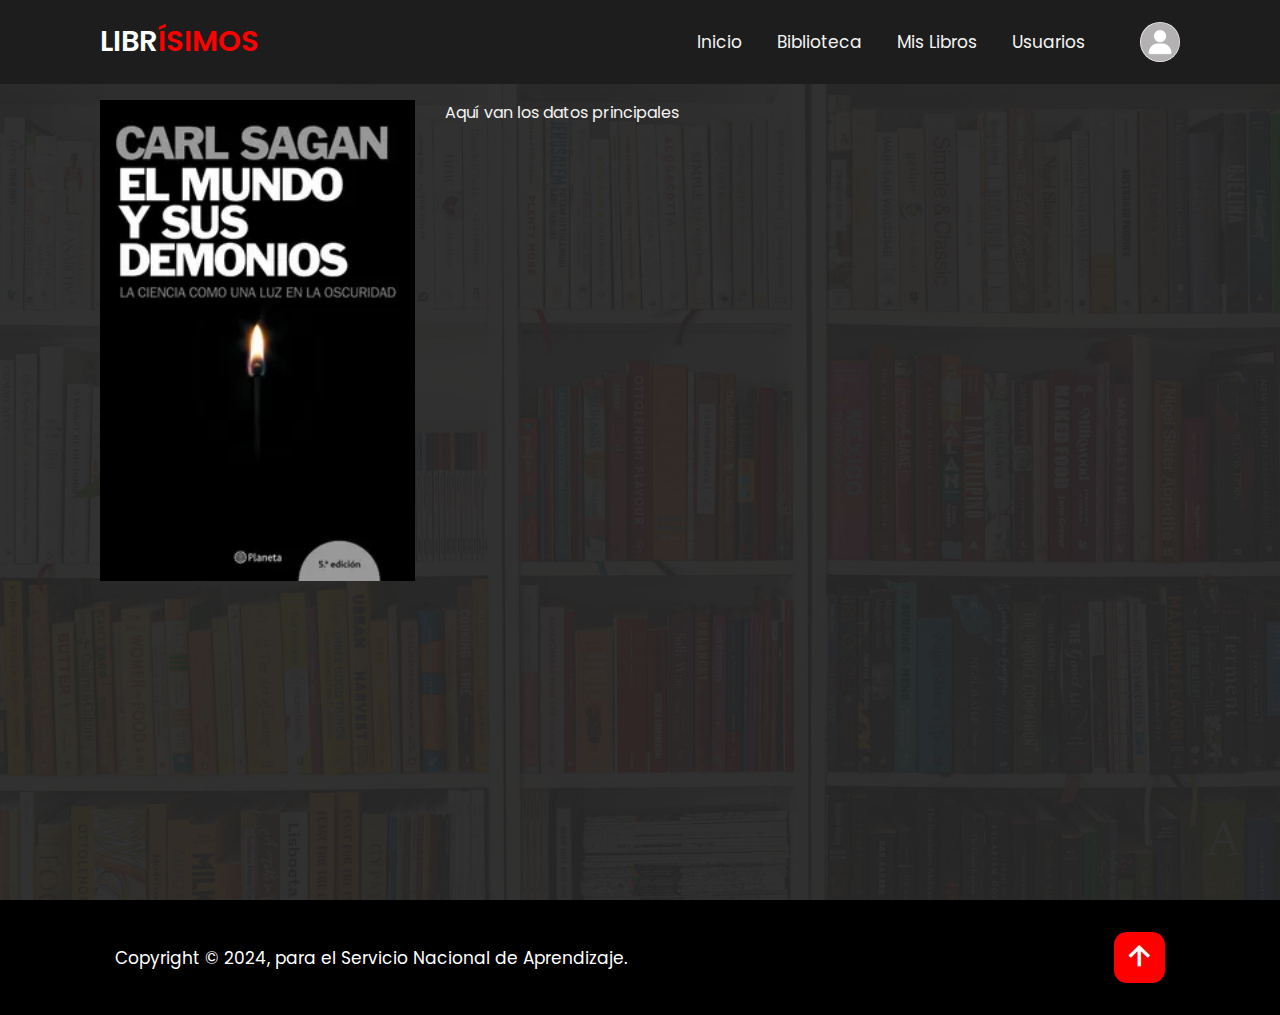
==== book-page.html @ 3c68806c "Añadida la página de libro individual de forma parcial." ====
<!DOCTYPE html>
    <html lang="es">
    <!-- Comienza HTML -->
    <head>
        <!-- Comienza cabeza de archivo -->
        <meta charset="UTF-8">
        <!-- Adaptación para que se vea bien en IExplore y Microsoft Edge -->
        <meta http-equiv="X-UA-Compatible" content="IE=edge">
        <!-- Inicialización de responsividad -->
        <meta name="viewport" content="width=device-width, initial-scale=1.0">
        <!-- Título de la página en específico -->
        <title>Prototipo de libro - Librísimos</title>
        <!-- Archivos CSS -->
        <!-- CSS de estilos generales -->
        <link rel="stylesheet" href="./css/general-style.css">
        <!-- CSS de página específica -->
        <link rel="stylesheet" href="./css/page-style.css">
        <!-- CSS de BoxIcons -->
        <link rel="stylesheet" href="./css/boxicons-2.1.4/css/boxicons.min.css">
        <!-- CSS de SweetAlert2 -->
        <link rel="stylesheet" href="./css/sweetalert2.min.css">
        <!-- Termina cabeza de archivo -->
    </head>
    <body>
        <!-- Comienza cuerpo del archivo -->
        <!-- Comienza Header -->
        <header class="header">
            <!-- Logo a la izquierda, en texto formateado -->
            <a href="#" class="logo">Libr<span class="red-logo">ísimos</span></a>
            <!-- Menú de navegación a la derecha, en enlaces formateados -->
            <nav class="navbar">
                <a href="admin-page.html">Inicio</a>
                <a href="book-search.html">Biblioteca</a>
                <a href="#">Mis Libros</a>
                <a href="#">Usuarios</a>
                <!-- Enlace para "mi perfil" -->
                <img src="./img/user-avatar.jpg" class="user-pic">
            </nav>
        </header>
        <!-- Termina Header -->
        <!-- Comienza submenú "mi perfil" -->
        <div class="profile-wrap">
            <div class="sub-menu">
                <div class="user-info">
                    <img src="./img/user-avatar.jpg">
                    <h4>DAVID ALBERTO OSPINA</h4>
                </div>
                <a href="#" class="sub-menu-link">
                    <i class='bx bx-user-circle'></i>
                    <p>Editar perfil</p>
                </a>
                <a href="#" class="sub-menu-link">
                    <i class='bx bxs-help-circle' ></i>
                    <p>Ayuda</p>
                </a>                
                <a href="./index.html" class="sub-menu-link">
                    <i class='bx bx-log-out-circle' ></i>
                    <p>Cerrar sesión</p>
                </a>
            </div>
        </div>
        <!-- Termina submenú "mi perfil" -->
        <!-- Comienza contenido -->
        <section class="contenido" id="inicio">
            <!-- Comienza Información principal del libro -->
            <div class="fila" id="main-info">
                <div class="col w30" id="image">
                    <img src="./img/book-cover-dummy.jpg" alt="Carátula del libro" class="book-cover">
                </div>
                <div class="col w70" id="main-data">
                    Aquí van los datos principales
                </div>
            </div>
            <!-- Termina Información principal del libro -->
            <!-- Comienza listado de secciones -->
            <div class="fila"></div>
            <!-- Termina listado de secciones -->
            <!-- Comienza grid de libros semejantes -->
            <div class="fila"></div>
            <!-- Termina grid de libros semejantes -->
        </section>
        <!-- Termina contenido -->
        <!-- Comienza footer -->
        <footer class="footer">
            <div class="footer-text">
                <p>Copyright &copy; 2024, para el Servicio Nacional de Aprendizaje.</p>
            </div>
            <div class="footer-back-to-top">
                <a href="#inicio"><i class="bx bx-up-arrow-alt"></i></a>
            </div>
        </footer>
        <!-- Termina footer -->
        <!-- Termina cuerpo del archivo-->
        <!-- Comienza Javascript -->
        <!-- JQuery -->
        <script src="./js/jquery-3.7.1.min.js"></script>
        <!-- Javascript de SweetAlert2 -->
        <script src="./js/sweetalert2.all.min.js"></script>
        <!-- Javascript general -->
        <script src="./js/general-scripts.js"></script>
        <!-- Javascript de la página específica -->
        <script src="./js/page-scripts.js"></script>
        <!-- Termina Javascript -->
    </body>
</html>
---- css/general-style.css ----
@import url('https://fonts.googleapis.com/css2?family=Poppins:wght@300;400;500;600;700;800;900&display=swap');

*
{
    margin: 0;
    padding: 0;
    box-sizing: border-box;
    font-family: 'Poppins', sans-serif;    
    scroll-behavior: smooth;
}

.logo
{
    font-size: 29px;
    color: #fff;
    text-decoration: none;
    font-weight: 600;
    text-transform: uppercase;
    pointer-events: none;
}

.logo .red-logo
{
    color: red;
}

/* Comienza header */
.header
{
    position: fixed;
    top: 0;
    left: 0;
    width: 100%;
    padding: 20px 100px;
    background: transparent;
    border-bottom: 1px solid rgba(255, 255, 255, 0);
    display: flex;
    justify-content: space-between;
    align-items: center;
    transition: 0.3s ease-in-out;
    z-index: 999;
}

.header.sticky
{
    background: #000;
    border-bottom: 1px solid rgba(255, 255, 255, 0.05);
}

.navbar a
{
    font-size: 17px;
    text-decoration: none;
    font-weight: 400;
    margin-right: 35px;
}

.navbar a
{    
    color: #f4f4f4;
    transition: 0.3s ease-in-out;
}

.navbar a:hover,
.navbar a:focus,
.navbar a.nav-active
{
    color: red;
}
/* Termina header */

/* Comienza footer */
.footer
{
    display: flex;
    justify-content: space-between;
    align-items: center;
    flex-wrap: wrap;
    padding: 2rem 9%;
    background: #000;
    color: #fff;
}

.footer-text p 
{
    font-size: 17px;
}

.footer-back-to-top a
{
    display: inline-flex;
    justify-content: center;
    align-items: center;
    padding: 0.4rem;
    background: red;
    border-radius: 0.8rem;
    text-decoration: none;
    transition: 0.3s ease-in-out;
}

.footer-back-to-top a:hover
{
    box-shadow: 0 0 1rem rgba(236, 36, 36, 0.45);
}

.footer-back-to-top a i 
{
    font-size: 2.4rem;
    color: #fff;
}
/* Termina footer */
---- css/page-style.css ----
/* Comienzan estilos específicos del header */
.header
{
    background: #1d1d1d;
}

.header .navbar
{
    display: inline-flex;
    align-items: center;
}

.header .user-pic
{
    width: 40px;
    height: 40px;
    border-radius: 50%;
    cursor: pointer;
    margin-left: 20px;
}

/* Comienzan estilos para el submenú "mi perfil" */
.profile-wrap
{
    position: fixed;
    top: 80px;
    right: 50px;
    width: 300px;
    max-height: 0px;
    overflow: hidden;
    transition: 0.7s ease-in-out;
}

.profile-wrap.open-menu
{
    max-height: 400px;
}

.profile-wrap .sub-menu
{
    background: #505050;
    padding: 20px;
    margin: 10px;
}

.profile-wrap .sub-menu .user-info
{
    display: flex;
    align-items: center;
    margin-bottom: 20px;
}

.profile-wrap .sub-menu .user-info img
{
    width: 50px;
    height: 50px;
    border-radius: 50%;
    margin-right: 15px;
}

.profile-wrap .sub-menu .user-info h4 
{
    color: #fff;
    font-size: 16px;
    font-weight: 500;
}

.profile-wrap .sub-menu .sub-menu-link
{
    display: flex;
    align-items: center;
    text-decoration: none;
    color: #f4f4f4;
    margin: 12px 0;
}

.profile-wrap .sub-menu .sub-menu-link i
{
    font-size: 25px;
    margin-right: 19px;
}

.profile-wrap .sub-menu .sub-menu-link p
{
    width: 100%;
    font-weight: 400;
}

.profile-wrap .sub-menu .sub-menu-link:hover p 
{
    font-weight: 500;
}
/* Terminan estilos para el submenú "mi perfil" */
/* Terminan estilos específicos del header */

/* Comienzan estilos generales de página */
.contenido
{
    min-height: 100vh;
    padding: 100px;
    display: flex;
    flex-direction: column;
    gap: 10px;
    /*background: #282828;*/
    background: url('../img/background-principal.jpg');
    background-attachment: fixed;
    background-position: center;
    background-repeat: no-repeat;
    background-size: cover;
}

.contenido .fila
{
    width: 100%;
    display: flex;
    flex-direction: row;
    gap: 10px;
}

.fila .col
{
    display: inline-flex;
    flex-direction: column;
    justify-content: center;
}

.fila .w100
{
    width: 100%;
}

.fila .w90
{
    width: 90%;
}

.fila .w80
{
    width: 80%;
}

.fila .w70
{
    width: 70%;
}

.fila .w60
{
    width: 60%;
}

.fila .w50
{
    width: 50%;
}

.fila .w40
{
    width: 40%;
}

.fila .w30
{
    width: 30%;
}

.fila .w20
{
    width: 20%;
}

.fila .w10
{
    width: 10%;
}
/* Terminan estilos generales de página */

/* Comienzan estilos específicos de componentes */
#main-data
{
    min-height: 300px;
    color: #f4f4f4;
    display: flex;
    flex-direction: column;
    justify-content: baseline;
    height: 100%;
}

#main-data h3, 
#functions h3,
#continue-reading h3
{
    font-size: 25px;
    font-weight: 500;
}

#main-data h3 span 
{
    font-size: 35px;
    font-weight: 600;
    color: #fff;
    text-transform: uppercase;
}

#main-data h5
{
    font-size: 19px;
    font-weight: 400;
}

#main-data #id-usuario
{
    font-size: 15px;
    font-weight: 400;
    margin-top: 25px;
}

#statistics, #side-cards
{
    color: #fff;
}

#statistics h2
{
    font-size: 25px;
    font-weight: 600;
    margin-bottom: 15px;
}

#statistics .data,
#side-cards .cards
{
    position: relative;
    display: none;
    width: 100%;
    flex-direction: column;
    justify-content: baseline;
}

#side-cards .cards.active,
#statistics .data.active
{
    display: flex;
}

.cards h3
{
    font-size: 23px;
    font-weight: 600;
    margin-bottom: 30px;
}

.cards a
{
    text-decoration: none;
}

/* Comienzan estilos de tarjetas en lista para la barra lateral */
.cards .entry
{
    display: flex;
    margin-bottom: 20px;
}

.entry .featured-image
{
    width: 20%;
    margin-right: 20px;
}

.entry .details
{
    width: 80%;
    display: flex;
    flex-direction: column;
    justify-content: flex-start;
}

.details .title 
{
    font-size: 21px;
    font-weight: 500;
    line-height: 23px;
    text-transform: uppercase;
    text-decoration: none;
    color: #FFF;
    margin-bottom: 10px;
}

.details .author
{
    text-decoration: none;
    font-size: 15px;
    color: #f4f4f4;
}

.details .sections
{
    font-size: 13px;
    text-decoration: none;
    color: #f4f4f4;
}
/* Terminan estilos de tarjetas en lista para la barra lateral */

.data h3
{
    font-size: 17px;
    font-weight: 400;
    margin: 3px 0;
}

#functions
{
    min-height: 100px;
    color: #f4f4f4;
    background: #333;
    padding: 25px;
}

#functions h3
{
    padding-bottom: 15px;
}

#functions #listado-funciones,
#functions #listado-filtros
{
    width: 100%;
    min-height: 30px;
}

#functions #listado-funciones .btn
{
    color: #fff;
    text-decoration: none;
    margin-right: 10px;
    padding: 7px 15px;
    background-color: red;
    border-radius: 3px;
    transition: 0.3s ease-in-out;
}

#functions #listado-funciones .btn:hover
{
    background: rgb(199, 0, 0);
    box-shadow: 3px 3px 3px rgba(0, 0, 0, 0.15);
}

#continue-reading,
#cards
{
    min-height: 150px;
    color: #f4f4f4;
    padding: 25px;
    background: #1d1d1d;
    border-radius: 5px;
}
/* Comienzan estilos de tabla de continuar leyendo */
#continue-reading .continue-table
{
    width: 100%;
    border-collapse: collapse;
    background: #323232;
}

.continue-table caption
{
    text-align: left;
    padding-bottom: 25px;
    font-size: 25px;
    font-weight: 500;
}

.continue-table th,
.continue-table td
{
    padding: 7px 13px;
}

.continue-table th
{
    text-align: left;
    font-size: 15px;
    font-weight: 500;
    text-transform: uppercase;
    background: rgba(0, 0, 0, 0.5);
}

.continue-table td
{
    font-size: 13px;
}

.continue-table .acciones
{
    display: flex;
    justify-content: space-between;
}

.continue-table td span.button
{
    padding: 5px 10px;
    cursor: pointer;
    border-radius: 5px;
    display: inline-flex;
    justify-content: center;
    align-items: center;
}

/* Estilos de tooltip para botones de la lista*/
.button .tooltip
{
    position: absolute;
    margin-bottom: 90px;
    background: #202020;
    padding: 10px;
    color: #f4f4f4;
    font-size: 15px;
    text-align: center;
    box-sizing: border-box;
    border-radius: 5px;
    visibility: hidden;
    opacity: 0;
    transition: 0.3s ease-in-out;
}

.button .tooltip::before
{
    content: '';
    position: absolute;
    width: 12px;
    height: 12px;
    background: #202020;
    bottom: -5px;
    transform: rotate(45deg);
}

.button:hover .tooltip
{
    visibility: visible;
    opacity: 1;
}

.continue .tooltip::before
{    
    left: 73px;
}

.quit .tooltip::before
{    
    left: 51px;
}

.continue .tooltip
{    
    width: 160px;
}

.quit .tooltip
{    
    width: 120px;
}
/* Terminan estilos de tooltip para botones de la lista*/

.continue-table td span.continue
{
    background: green;
    font-size: 15px;
}

.continue-table td span.quit
{
    background: red;
    font-size: 17px;
}

.continue-table tr:nth-of-type(2n)
{
    background: rgba(0, 0, 0, 0.05);
}
/* Terminan estilos de tabla de continuar leyendo */
/* Comienzan estilos de página de libro específico */
#main-info
{
    display: flex;
    justify-content: start;
    min-height: 350px;
}

#main-info #image
{
    margin-right: 20px;
}

#image .book-cover
{
    width: 100%;
}

#main-data
{
    justify-content: start;
}
/* Terminan estilos de página de libro específico */
/* Terminan estilos específicos de componentes */

/* Comienzan estilos responsivos */
/* Comienzan estilos para tamaño tableta */
@media (max-width: 650px)
{
    .contenido
    {
        padding: 100px 20px 30px 20px;
    }

    .contenido .fila
    {
        flex-direction: column;
        padding-left: 10px;
        padding-right: 10px;
    }

    #statistics, #side-cards
    {
        padding-bottom: 30px;
    }

    #functions #listado-funciones 
    {
        display: flex;
        flex-direction: column;
        gap: 5px;
    }

    .fila .w100,
    .fila .w90,
    .fila .w80,
    .fila .w70,
    .fila .w60,
    .fila .w50,
    .fila .w40,
    .fila .w30,
    .fila .w20,
    .fila .w10
    {
        width: 100%;
    }

    /* Comienzan estilos para tabla de continuar leyendo */
    .continue-table tr:nth-of-type(2n)
    {
        background: rgba(0, 0, 0, 0.15);
    }

    .continue-table th
    {
        display: none;
    }

    .continue-table td
    {
        display: grid;
        gap: 0.5rem;
        grid-template-columns: 10ch auto;
        padding: 0.5rem 1rem;
    }

    .continue-table td::before
    {
        content: attr(data-cell) ": ";
        font-weight: 500;
        text-transform: uppercase;
    }

    .continue-table .acciones
    {
        padding: 20px 0;
        justify-content: left;
        gap: 9px;
    }

    .continue-table .acciones::before
    {
        content: '';
    }    

    .continue-table .acciones .button
    {
        width: 45%;
    }

    .continue-table td span.button::after
    {
        font-size: 13px;
        padding-left: 5px;
    }

    .continue-table td span.continue::after
    {
        content: 'CONTINUAR';
    }

    .continue-table td span.quit::after
    {
        content: 'CANCELAR';
    }
    /* Terminan estilos para tabla de continuar leyendo*/
}
    
/* Terminan estilos para tamaño tableta */

/* Comienzan estilos para tamaño celular */
/* Terminan estilos para tamaño celular */

/* Terminan estilos responsivos */

/* Comienzan estilos para spinners */
.spinner
{
    width: 100%;
    min-height: 150px;
    display: none;
    justify-content: center;
    align-items: center;
    position: relative;
    top: 0;
    left: 0;
    right: 0;
    bottom: 0;
}

.spinner.active
{
    display: flex;
}

.spinner .loader
{
    width: 48px;
    height: 48px;
    display: inline-block;
    position: relative;
}

.loader::after,
.loader::before {
  content: '';  
  box-sizing: border-box;
  width: 48px;
  height: 48px;
  border-radius: 50%;
  border: 2px solid #FFF;
  position: absolute;
  left: 0;
  top: 0;
  animation: animloader 2s linear infinite;
}
.loader::after {
  animation-delay: 1s;
}
/* Terminan estilos para spinners */

/* Comienzan animaciones */
@keyframes animloader 
{
  0% 
  {
    transform: scale(0);
    opacity: 1;
  }
  100% 
  {
    transform: scale(1);
    opacity: 0;
  }
}
/* Terminan animaciones */
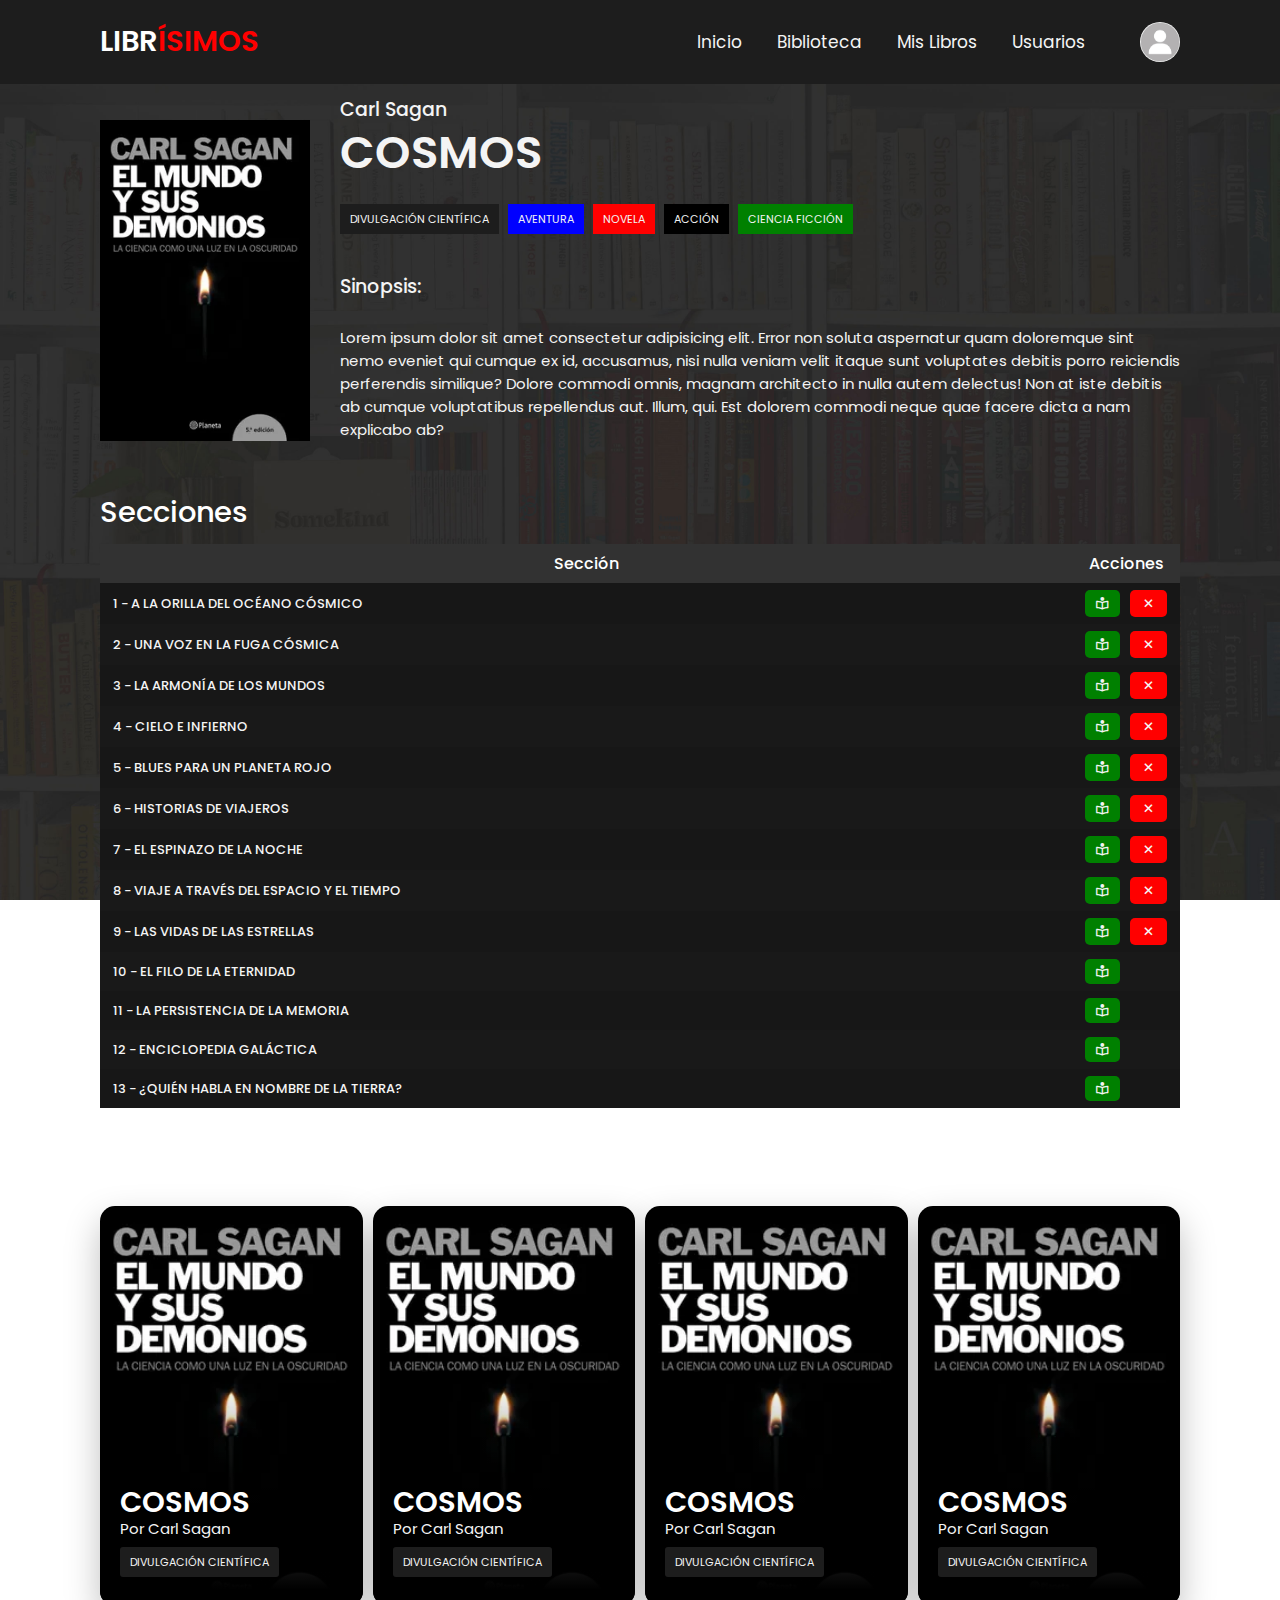
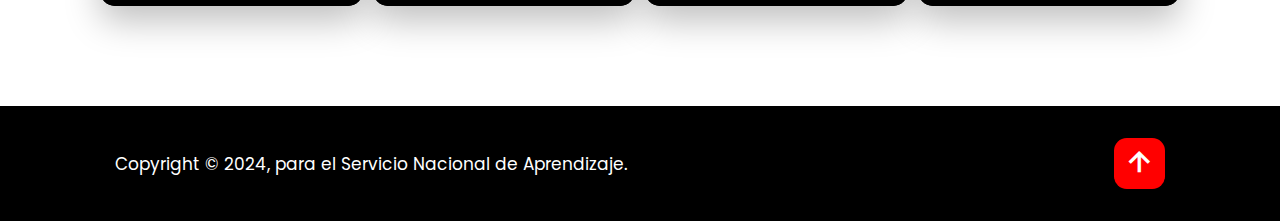
==== commit 29a61976: "Añadida página de libro completa, con secciones por leer y libros recomendados" ====
--- a/book-page.html
+++ b/book-page.html
@@ -64,19 +64,205 @@
         <section class="contenido" id="inicio">
             <!-- Comienza Información principal del libro -->
             <div class="fila" id="main-info">
-                <div class="col w30" id="image">
+                <div class="col w20" id="image">
                     <img src="./img/book-cover-dummy.jpg" alt="Carátula del libro" class="book-cover">
                 </div>
-                <div class="col w70" id="main-data">
-                    Aquí van los datos principales
-                </div>
-            </div>
+                <div class="col w80" id="main-data">
+                    <h3 id="author">Carl Sagan</h3>
+                    <h2 id="title">Cosmos</h2>
+                    <div class="genres">
+                        <span class="genre" style="background-color: #1d1d1d;">Divulgación Científica</span>
+                        <span class="genre" style="background-color: blue;">Aventura</span>
+                        <span class="genre" style="background-color: red;">Novela</span>
+                        <span class="genre" style="background-color: black;">Acción</span>
+                        <span class="genre" style="background-color: green;">Ciencia ficción</span>
+                    </div>
+                    <div class="sinopsis">
+                        <h4>Sinopsis:</h4><br/>
+                        <p>Lorem ipsum dolor sit amet consectetur adipisicing elit. Error non soluta aspernatur quam doloremque sint nemo eveniet qui cumque ex id, accusamus, nisi nulla veniam velit itaque sunt voluptates debitis porro reiciendis perferendis similique? Dolore commodi omnis, magnam architecto in nulla autem delectus! Non at iste debitis ab cumque voluptatibus repellendus aut. Illum, qui. Est dolorem commodi neque quae facere dicta a nam explicabo ab?</p>
+                    </div>
+                </div>
+            </div>            
             <!-- Termina Información principal del libro -->
             <!-- Comienza listado de secciones -->
-            <div class="fila"></div>
+            <div class="fila" id="listado-secciones">
+                <div class="col w100">
+                    <table class="section-table">
+                        <caption>Secciones</caption>
+                            <!-- Encabezado de la tabla -->
+                            <tr>
+                                <th>Sección</th>
+                                <th>Acciones</th>
+                            </tr>
+    
+                            <!-- Contenido de la tabla -->
+                            <tr>
+                                <td data-cell="seccion">1 - A la orilla del océano cósmico</td>
+                                <td data-cell="acciones" class="acciones">
+                                    <span class="button continue"><div class="tooltip">Continuar leyendo</div><i class='bx bx-book-reader'></i></span>
+                                    <span class="button quit"><div class="tooltip">Dejar de leer</div><i class='bx bx-x' ></i></span>
+                                </td>
+                            </tr>
+                            <tr>
+                                <td data-cell="seccion">2 - Una voz en la fuga cósmica</td>
+                                <td data-cell="acciones" class="acciones">
+                                    <span class="button continue"><div class="tooltip">Continuar leyendo</div><i class='bx bx-book-reader'></i></span>
+                                    <span class="button quit"><div class="tooltip">Dejar de leer</div><i class='bx bx-x' ></i></span>
+                                </td>
+                            </tr>
+                            <tr>
+                                <td data-cell="seccion">3 - La armonía de los mundos</td>
+                                <td data-cell="acciones" class="acciones">
+                                    <span class="button continue"><div class="tooltip">Continuar leyendo</div><i class='bx bx-book-reader'></i></span>
+                                    <span class="button quit"><div class="tooltip">Dejar de leer</div><i class='bx bx-x' ></i></span>
+                                </td>
+                            </tr>
+                            <tr>
+                                <td data-cell="seccion">4 - Cielo e infierno</td>
+                                <td data-cell="acciones" class="acciones">
+                                    <span class="button continue"><div class="tooltip">Continuar leyendo</div><i class='bx bx-book-reader'></i></span>
+                                    <span class="button quit"><div class="tooltip">Dejar de leer</div><i class='bx bx-x' ></i></span>
+                                </td>
+                            </tr>
+                            <tr>
+                                <td data-cell="seccion">5 - Blues para un planeta rojo</td>
+                                <td data-cell="acciones" class="acciones">
+                                    <span class="button continue"><div class="tooltip">Continuar leyendo</div><i class='bx bx-book-reader'></i></span>
+                                    <span class="button quit"><div class="tooltip">Dejar de leer</div><i class='bx bx-x' ></i></span>
+                                </td>
+                            </tr>
+                            <tr>
+                                <td data-cell="seccion">6 - Historias de viajeros</td>
+                                <td data-cell="acciones" class="acciones">
+                                    <span class="button continue"><div class="tooltip">Continuar leyendo</div><i class='bx bx-book-reader'></i></span>
+                                    <span class="button quit"><div class="tooltip">Dejar de leer</div><i class='bx bx-x' ></i></span>
+                                </td>
+                            </tr>
+                            <tr>
+                                <td data-cell="seccion">7 - El espinazo de la noche</td>
+                                <td data-cell="acciones" class="acciones">
+                                    <span class="button continue"><div class="tooltip">Continuar leyendo</div><i class='bx bx-book-reader'></i></span>
+                                    <span class="button quit"><div class="tooltip">Dejar de leer</div><i class='bx bx-x' ></i></span>
+                                </td>
+                            </tr>
+                            <tr>
+                                <td data-cell="seccion">8 - Viaje a través del espacio y el tiempo</td>
+                                <td data-cell="acciones" class="acciones">
+                                    <span class="button continue"><div class="tooltip">Continuar leyendo</div><i class='bx bx-book-reader'></i></span>
+                                    <span class="button quit"><div class="tooltip">Dejar de leer</div><i class='bx bx-x' ></i></span>
+                                </td>
+                            </tr>
+                            <tr>
+                                <td data-cell="seccion">9 - Las vidas de las estrellas</td>
+                                <td data-cell="acciones" class="acciones">
+                                    <span class="button continue"><div class="tooltip">Continuar leyendo</div><i class='bx bx-book-reader'></i></span>
+                                    <span class="button quit"><div class="tooltip">Dejar de leer</div><i class='bx bx-x' ></i></span>
+                                </td>
+                            </tr>
+                            <tr>
+                                <td data-cell="seccion">10 - El filo de la eternidad</td>
+                                <td data-cell="acciones" class="acciones">
+                                    <span class="button continue"><div class="tooltip">Leer sección</div><i class='bx bx-book-reader'></i></span>
+                                </td>
+                            </tr>
+                            <tr>
+                                <td data-cell="seccion">11 - La persistencia de la memoria</td>
+                                <td data-cell="acciones" class="acciones">
+                                    <span class="button continue"><div class="tooltip">Leer sección</div><i class='bx bx-book-reader'></i></span>
+                                </td>
+                            </tr>
+                            <tr>
+                                <td data-cell="seccion">12 - Enciclopedia galáctica</td>
+                                <td data-cell="acciones" class="acciones">
+                                    <span class="button continue"><div class="tooltip">Leer sección</div><i class='bx bx-book-reader'></i></span>
+                                </td>
+                            </tr>
+                            <tr>
+                                <td data-cell="seccion">13 - ¿Quién habla en nombre de la Tierra?</td>
+                                <td data-cell="acciones" class="acciones">
+                                    <span class="button continue"><div class="tooltip">Leer sección</div><i class='bx bx-book-reader'></i></span>
+                                </td>
+                            </tr>
+                    </table>
+                </div>
+            </div>
             <!-- Termina listado de secciones -->
             <!-- Comienza grid de libros semejantes -->
-            <div class="fila"></div>
+            <div class="fila" id="libros-semejantes">
+                <h3 class="section-title">Recomendados</h3>
+                <div class="card card-1">
+                    <a href="/book-page.html">
+                        <div class="poster">
+                            <img src="./img/book-cover-dummy.jpg" alt="Carátula del libro">
+                        </div>
+                        <div class="details">
+                            <h3>Cosmos</h3>
+                            <h4>Por Carl Sagan</h4>
+                            <div class="genres">
+                                <!-- Sólo un género por tarjeta, es mejor así -->
+                                <span class="genre" style="background-color: #1d1d1d;">Divulgación Científica</span>
+                            </div>
+                            <div class="info">
+                                <p>Lorem ipsum dolor sit amet consectetur adipisicing elit. Atque animi iure.</p>
+                            </div>
+                        </div>
+                    </a>
+                </div>
+                <div class="card card-2">
+                    <a href="/book-page.html">
+                        <div class="poster">
+                            <img src="./img/book-cover-dummy.jpg" alt="Carátula del libro">
+                        </div>
+                        <div class="details">
+                            <h3>Cosmos</h3>
+                            <h4>Por Carl Sagan</h4>
+                            <div class="genres">
+                                <!-- Sólo un género por tarjeta, es mejor así -->
+                                <span class="genre" style="background-color: #1d1d1d;">Divulgación Científica</span>
+                            </div>
+                            <div class="info">
+                                <p>Lorem ipsum dolor sit amet consectetur adipisicing elit. Atque animi iure.</p>
+                            </div>
+                        </div>
+                    </a>
+                </div>
+                <div class="card card-3">
+                    <a href="/book-page.html">
+                        <div class="poster">
+                            <img src="./img/book-cover-dummy.jpg" alt="Carátula del libro">
+                        </div>
+                        <div class="details">
+                            <h3>Cosmos</h3>
+                            <h4>Por Carl Sagan</h4>
+                            <div class="genres">
+                                <!-- Sólo un género por tarjeta, es mejor así -->
+                                <span class="genre" style="background-color: #1d1d1d;">Divulgación Científica</span>
+                            </div>
+                            <div class="info">
+                                <p>Lorem ipsum dolor sit amet consectetur adipisicing elit. Atque animi iure.</p>
+                            </div>
+                        </div>
+                    </a>
+                </div>
+                <div class="card card-4">
+                    <a href="/book-page.html">
+                        <div class="poster">
+                            <img src="./img/book-cover-dummy.jpg" alt="Carátula del libro">
+                        </div>
+                        <div class="details">
+                            <h3>Cosmos</h3>
+                            <h4>Por Carl Sagan</h4>
+                            <div class="genres">
+                                <!-- Sólo un género por tarjeta, es mejor así -->
+                                <span class="genre" style="background-color: #1d1d1d;">Divulgación Científica</span>
+                            </div>
+                            <div class="info">
+                                <p>Lorem ipsum dolor sit amet consectetur adipisicing elit. Atque animi iure.</p>
+                            </div>
+                        </div>
+                    </a>
+                </div>
+            </div>
             <!-- Termina grid de libros semejantes -->
         </section>
         <!-- Termina contenido -->
--- a/css/page-style.css
+++ b/css/page-style.css
@@ -356,28 +356,32 @@
     border-radius: 5px;
 }
 /* Comienzan estilos de tabla de continuar leyendo */
-#continue-reading .continue-table
+.continue-table, .section-table
 {
     width: 100%;
     border-collapse: collapse;
     background: #323232;
 }
 
-.continue-table caption
+.continue-table caption,
+.section-table caption 
 {
     text-align: left;
     padding-bottom: 25px;
-    font-size: 25px;
+    font-size: 29px;
     font-weight: 500;
 }
 
 .continue-table th,
-.continue-table td
+.continue-table td, 
+.section-table th,
+.section-table td
 {
     padding: 7px 13px;
 }
 
-.continue-table th
+.continue-table th,
+.section-table td
 {
     text-align: left;
     font-size: 15px;
@@ -386,18 +390,21 @@
     background: rgba(0, 0, 0, 0.5);
 }
 
-.continue-table td
+.continue-table td,
+.section-table td
 {
     font-size: 13px;
 }
 
-.continue-table .acciones
+.continue-table .acciones,
+.section-table .acciones
 {
     display: flex;
     justify-content: space-between;
 }
 
-.continue-table td span.button
+.continue-table td span.button, 
+.section-table td span.button
 {
     padding: 5px 10px;
     cursor: pointer;
@@ -408,7 +415,7 @@
 }
 
 /* Estilos de tooltip para botones de la lista*/
-.button .tooltip
+span.button .tooltip
 {
     position: absolute;
     margin-bottom: 90px;
@@ -424,7 +431,7 @@
     transition: 0.3s ease-in-out;
 }
 
-.button .tooltip::before
+span.button .tooltip::before
 {
     content: '';
     position: absolute;
@@ -435,7 +442,7 @@
     transform: rotate(45deg);
 }
 
-.button:hover .tooltip
+span.button:hover .tooltip
 {
     visibility: visible;
     opacity: 1;
@@ -462,19 +469,22 @@
 }
 /* Terminan estilos de tooltip para botones de la lista*/
 
-.continue-table td span.continue
+.continue-table td span.continue,
+.section-table  td span.continue
 {
     background: green;
     font-size: 15px;
 }
 
-.continue-table td span.quit
+.continue-table td span.quit,
+.section-table  td span.quit
 {
     background: red;
     font-size: 17px;
 }
 
-.continue-table tr:nth-of-type(2n)
+.continue-table tr:nth-of-type(2n),
+.section-table tr:nth-of-type(2n)
 {
     background: rgba(0, 0, 0, 0.05);
 }
@@ -497,10 +507,237 @@
     width: 100%;
 }
 
-#main-data
+#main-info #main-data
 {
     justify-content: start;
 }
+
+#main-data #author
+{
+    font-size: 19px;
+    font-weight: 500;
+    color: #f4f4f4;
+    line-height: 19px;
+}
+
+#main-data #title
+{
+    font-size: 45px;
+    font-weight: 600;
+    text-transform: uppercase;
+}
+
+#main-data .genres
+{
+    margin: 15px 0;
+}
+
+.genres .genre
+{
+    background-color: data-attr(background);
+    padding: 7px 10px;
+    color: #f4f4f4;
+    font-size: 11px;
+    font-weight: 400;
+    text-transform: uppercase;
+    margin-right: 5px;
+    line-height: 35px;
+}
+
+#main-data .sinopsis
+{
+    margin: 20px 0;
+    color: #f4f4f4;
+}
+
+.sinopsis h4 
+{
+    font-size: 19px;
+    font-weight: 500;
+}
+
+.sinopsis p 
+{
+    font-size: 15px;
+}
+
+#listado-secciones 
+{
+    margin: 20px 0;
+}
+
+#listado-secciones .section-table caption
+{
+    color: white;
+    margin-bottom: 10px;
+    padding-bottom: 0;
+}
+
+#listado-secciones .section-table th
+{
+    color: #ffffff;
+    font-weight: 500;
+}
+
+#listado-secciones .section-table td 
+{
+    color: #f4f4f4;
+}
+
+#listado-secciones .section-table td[data-cell="seccion"]
+{
+    width: 90%;
+}
+
+/* Comienzan estilos para grid de libros */
+#libros-semejantes
+{
+    display: grid;
+    grid-gap: 10px;
+    grid-template-columns: repeat(4, 1fr);
+    grid-template-rows: repeat(2, auto);
+    grid-template-areas: "titulo titulo titulo titulo"
+                         "card-1 card-2 card-3 card-4";
+    grid-gap: 10px;
+}
+
+#libros-semejantes .section-title
+{
+    grid-area: titulo;
+    font-size: 29px;
+    color: #FFF;
+    font-weight: 500;
+    margin-bottom: 15px;
+}
+
+#libros-semejantes .card-1
+{
+    grid-area: card-1;
+}
+
+#libros-semejantes .card-2
+{
+    grid-area: card-2;
+}
+
+#libros-semejantes .card-3
+{
+    grid-area: card-3;
+}
+
+#libros-semejantes .card-4
+{
+    grid-area: card-4;
+}
+
+.card
+{
+    position: relative;
+    min-width: 100%;
+    height: 400px;
+    border-radius: 15px;
+    box-shadow: 0 15px 35px rgba(0, 0, 0, 0.25);
+    overflow: hidden;
+}
+
+.card a
+{
+    text-decoration: none;
+}
+
+.card .poster
+{
+    position: relative;
+}
+
+.card .poster::before
+{
+    content: '';
+    position: absolute;
+    bottom: -180px;
+    width: 100%;
+    height: 100%;
+    background: linear-gradient(0deg, #000 50%, transparent);
+    transition: 0.3s ease-in-out;
+    z-index: 1;
+}
+
+.card:hover .poster::before
+{
+    bottom: 0;
+}
+
+.card .poster img
+{
+    width: 100%;
+    transition: 0.3s ease-in-out;
+}
+
+.card:hover .poster img
+{
+    transform: translateY(-50px);
+    filter: blur(5px);
+}
+
+.card .details
+{
+    position: absolute;
+    bottom: -50px;
+    left: 0;
+    padding: 20px;
+    width: 100%;
+    z-index: 2;
+    transition: 0.3s ease-in-out;
+}
+
+.card:hover .details
+{
+    bottom: 0;
+}
+
+.card .details h3
+{
+    color: #fff;
+    font-size: 29px;
+    font-weight: 600;
+    line-height: 29px;
+    text-transform: uppercase;
+}
+
+.card .details h4
+{
+    color: #f4f4f4;
+    font-size: 15px;
+    font-weight: 400;
+    margin-top: 0;
+    padding-top: 0;
+}
+
+.card .details .genres
+{
+    margin: 5px 0;
+}
+
+.card .details .genres .genre
+{
+    font-size: 11px;
+    border-radius: 3px;;
+}
+
+.card .details .info
+{
+    color: #f4f4f4;
+    margin-top: 3px;
+    font-size: 11px;
+    transition: 0.3s ease-in-out;
+    opacity: 0;
+}
+
+.card:hover .details .info
+{
+    opacity: 1;
+}
+/* Terminan estilos para grid de libros */
 /* Terminan estilos de página de libro específico */
 /* Terminan estilos específicos de componentes */
 
@@ -547,17 +784,20 @@
     }
 
     /* Comienzan estilos para tabla de continuar leyendo */
-    .continue-table tr:nth-of-type(2n)
+    .continue-table tr:nth-of-type(2n),
+    .section-table tr:nth-of-type(2n)
     {
         background: rgba(0, 0, 0, 0.15);
     }
 
-    .continue-table th
+    .continue-table th,
+    .section-table th
     {
         display: none;
     }
 
-    .continue-table td
+    .continue-table td,
+    .section-table td
     {
         display: grid;
         gap: 0.5rem;
@@ -565,31 +805,41 @@
         padding: 0.5rem 1rem;
     }
 
-    .continue-table td::before
+    .section-table td[data-cell="seccion"]
+    {
+        width: 100%!important;
+    }
+
+    .continue-table td::before,
+    .section-table td::before
     {
         content: attr(data-cell) ": ";
         font-weight: 500;
         text-transform: uppercase;
     }
 
-    .continue-table .acciones
+    .continue-table .acciones,
+    .section-table .acciones
     {
         padding: 20px 0;
         justify-content: left;
         gap: 9px;
     }
 
-    .continue-table .acciones::before
+    .continue-table .acciones::before,
+    .section-table .acciones::before
     {
         content: '';
     }    
 
-    .continue-table .acciones .button
+    .continue-table .acciones .button,
+    .section-table .acciones .button
     {
         width: 45%;
     }
 
-    .continue-table td span.button::after
+    .continue-table td span.button::after,
+    .section-table td span.button::after
     {
         font-size: 13px;
         padding-left: 5px;
@@ -600,11 +850,35 @@
         content: 'CONTINUAR';
     }
 
-    .continue-table td span.quit::after
+    .section-table td span.continue::after
+    {
+        content: 'LEER SECCIÓN';
+    }
+
+    .continue-table td span.quit::after,
+    .section-table td span.quit::after
     {
         content: 'CANCELAR';
     }
-    /* Terminan estilos para tabla de continuar leyendo*/
+    /* Terminan estilos para tabla de continuar leyendo */
+    /* Comienzan estilos para grid de libros */
+    #libros-semejantes
+    {
+        grid-template-columns: repeat(1, auto);
+        grid-template-rows: auto, 1fr, 1fr, 1fr;
+        grid-template-areas: "titulo"
+                             "card-1"
+                             "card-2"
+                             "card-3"
+                             "card-4";
+        grid-gap: 15px;
+    }
+
+    #libros-semejantes .section-title
+    {
+        margin-left: 3px;
+    }
+    /* Terminan estilos para grid de libros */
 }
     
 /* Terminan estilos para tamaño tableta */
